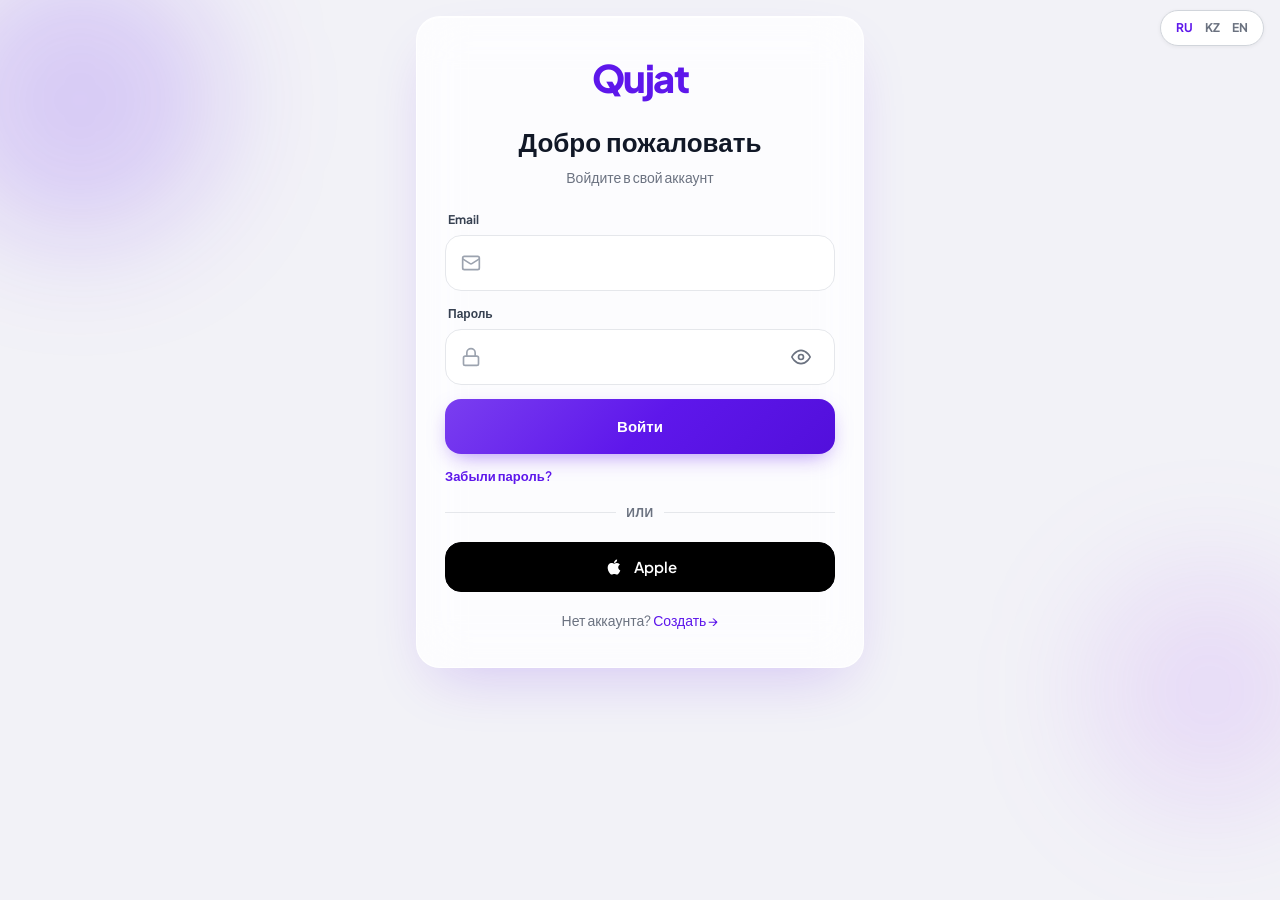
==== auth/index.html @ ed6aee3a "Добавить iOS-like landing и отдельную страницу входа/регистрации в стиле ibook. Первый экран с hero " ====
<!DOCTYPE html>
<html lang="ru">
<head>
<meta charset="UTF-8">
<meta name="viewport" content="width=device-width, initial-scale=1, viewport-fit=cover, maximum-scale=1">
<title>Qujat — вход</title>
<link rel="preconnect" href="https://fonts.googleapis.com">
<link rel="preconnect" href="https://fonts.gstatic.com" crossorigin>
<link rel="stylesheet" href="../public-ios.css">
<script src="https://accounts.google.com/gsi/client" async defer></script>
</head>
<body>
<div class="lang-fixed">
  <div style="position:relative">
    <button type="button" class="lang-pill" aria-label="Language"><span class="on">RU</span></button>
    <div class="lang-menu" role="menu"></div>
  </div>
</div>

<div class="ios-shell" id="shell">
  <div class="ios-inner">
    <div class="auth-glass fade-up" id="card">

      <!-- LOGIN -->
      <div id="view-login">
        <div class="auth-logo">Qujat</div>
        <h1 class="auth-h" id="login-h"></h1>
        <p class="auth-sub" id="login-sub"></p>
        <div class="field">
          <label for="l-email" id="lbl-email"></label>
          <div class="inp-wrap">
            <svg class="inp-icon" viewBox="0 0 24 24" fill="none" stroke="currentColor" stroke-width="2"><rect x="2" y="4" width="20" height="16" rx="2"/><path d="m22 7-8.97 5.7a1.94 1.94 0 0 1-2.06 0L2 7"/></svg>
            <input class="inp has-icon" type="email" id="l-email" inputmode="email" autocomplete="email">
          </div>
        </div>
        <div class="field">
          <label for="l-pass" id="lbl-pass"></label>
          <div class="inp-wrap">
            <svg class="inp-icon" viewBox="0 0 24 24" fill="none" stroke="currentColor" stroke-width="2"><rect x="3" y="11" width="18" height="11" rx="2"/><path d="M7 11V7a5 5 0 0 1 10 0v4"/></svg>
            <input class="inp has-icon" type="password" id="l-pass" autocomplete="current-password" style="padding-right:52px">
            <button type="button" class="inp-toggle" data-target="l-pass" aria-label="Show password">
              <svg width="20" height="20" viewBox="0 0 24 24" fill="none" stroke="currentColor" stroke-width="2"><path d="M1 12s4-8 11-8 11 8 11 8-4 8-11 8-11-8-11-8z"/><circle cx="12" cy="12" r="3"/></svg>
            </button>
          </div>
        </div>
        <button type="button" class="btn-primary" id="btn-login"></button>
        <button type="button" class="link-muted link-center" id="btn-forgot"></button>
        <div class="divider-or"><span id="or-login"></span></div>
        <div id="g-wrap-login"></div>
        <button type="button" class="oauth-btn oauth-apple" id="btn-apple-login">
          <svg viewBox="0 0 24 24" fill="currentColor"><path d="M17.05 20.28c-.98.95-2.05.8-3.08.35-1.09-.46-2.09-.48-3.24 0-1.44.62-2.2.44-3.06-.35C2.79 15.25 3.51 7.59 9.05 7.31c1.35.07 2.29.74 3.08.8 1.18-.24 2.31-.93 3.57-.84 1.51.12 2.65.72 3.4 1.8-3.12 1.87-2.38 5.98.48 7.13-.57 1.5-1.31 2.99-2.54 4.09zM12.03 7.25c-.15-2.23 1.66-4.07 3.74-4.25.29 2.58-2.34 4.5-3.74 4.25z"/></svg>
          Apple
        </button>
        <p class="auth-foot"><span id="no-acc"></span> <button type="button" class="link-inline" id="go-register"></button></p>
      </div>

      <!-- RESET -->
      <div id="view-reset" class="hidden">
        <div class="auth-logo">Qujat</div>
        <h1 class="auth-h" id="reset-h"></h1>
        <p class="auth-sub" id="reset-sub"></p>
        <div class="field">
          <label for="r-pass" id="lbl-rpass"></label>
          <input class="inp" type="password" id="r-pass" autocomplete="new-password">
        </div>
        <button type="button" class="btn-primary" id="btn-reset"></button>
      </div>

      <!-- REGISTER STEP 1 -->
      <div id="view-reg" class="hidden">
        <div class="auth-logo">Qujat</div>
        <h1 class="auth-h" id="reg-h"></h1>
        <p class="auth-sub" id="reg-sub"></p>
        <div class="field">
          <label for="r-email" id="lbl-remail"></label>
          <input class="inp" type="email" id="r-email" inputmode="email" autocomplete="email">
        </div>
        <label class="chk">
          <input type="checkbox" id="r-consent">
          <span id="consent-text"></span>
        </label>
        <button type="button" class="btn-primary" id="btn-reg-continue"></button>
        <div class="divider-or"><span id="or-reg"></span></div>
        <div id="g-wrap-reg"></div>
        <button type="button" class="oauth-btn oauth-apple" id="btn-apple-reg">
          <svg viewBox="0 0 24 24" fill="currentColor"><path d="M17.05 20.28c-.98.95-2.05.8-3.08.35-1.09-.46-2.09-.48-3.24 0-1.44.62-2.2.44-3.06-.35C2.79 15.25 3.51 7.59 9.05 7.31c1.35.07 2.29.74 3.08.8 1.18-.24 2.31-.93 3.57-.84 1.51.12 2.65.72 3.4 1.8-3.12 1.87-2.38 5.98.48 7.13-.57 1.5-1.31 2.99-2.54 4.09zM12.03 7.25c-.15-2.23 1.66-4.07 3.74-4.25.29 2.58-2.34 4.5-3.74 4.25z"/></svg>
          Apple
        </button>
        <p class="auth-foot"><span id="has-acc"></span> <button type="button" class="link-inline" id="go-login"></button></p>
      </div>

      <!-- REGISTER STEP 2 -->
      <div id="view-code" class="hidden">
        <div class="auth-logo">Qujat</div>
        <h1 class="auth-h" id="code-h"></h1>
        <p class="auth-sub" id="code-sub"></p>
        <p class="email-badge" id="code-email"></p>
        <div class="field">
          <input class="inp inp-code" type="text" id="r-code" inputmode="numeric" maxlength="6" pattern="[0-9]*" autocomplete="one-time-code">
        </div>
        <button type="button" class="btn-primary" id="btn-code"></button>
        <button type="button" class="link-muted link-center" id="btn-resend"></button>
      </div>

      <!-- REGISTER STEP 3 -->
      <div id="view-profile" class="hidden">
        <div class="auth-logo">Qujat</div>
        <h1 class="auth-h" id="prof-h"></h1>
        <p class="email-badge" id="prof-email"></p>
        <div class="row2">
          <div class="field">
            <label for="r-fname" id="lbl-fname"></label>
            <input class="inp" type="text" id="r-fname" autocomplete="given-name">
          </div>
          <div class="field">
            <label for="r-lname" id="lbl-lname"></label>
            <input class="inp" type="text" id="r-lname" autocomplete="family-name">
          </div>
        </div>
        <div class="field">
          <label for="r-pass2" id="lbl-pass2"></label>
          <div class="inp-wrap">
            <input class="inp" type="password" id="r-pass2" autocomplete="new-password" style="padding-right:52px">
            <button type="button" class="inp-toggle" data-target="r-pass2" aria-label="Show password">
              <svg width="20" height="20" viewBox="0 0 24 24" fill="none" stroke="currentColor" stroke-width="2"><path d="M1 12s4-8 11-8 11 8 11 8-4 8-11 8-11-8-11-8z"/><circle cx="12" cy="12" r="3"/></svg>
            </button>
          </div>
        </div>
        <button type="button" class="btn-primary" id="btn-register"></button>
      </div>

    </div>
  </div>
</div>

<script src="../public-core.js"></script>
<script>
(function () {
  const Q = window.QujatPublic;
  const $ = (id) => document.getElementById(id);
  const NATIVE_IOS = !!(window.Capacitor && window.Capacitor.getPlatform && window.Capacitor.getPlatform() === 'ios');
  let regEmail = '';
  let resetTok = new URLSearchParams(location.search).get('reset') || '';
  let GCID = null;
  let gReady = false;

  const views = {
    login: $('view-login'), reset: $('view-reset'), reg: $('view-reg'),
    code: $('view-code'), profile: $('view-profile'),
  };

  function showView(name) {
    Object.keys(views).forEach((k) => views[k].classList.toggle('hidden', k !== name));
  }

  function render() {
    const s = Q.S();
    $('login-h').textContent = s.welcome;
    $('login-sub').textContent = s.welcomeSub;
    $('lbl-email').textContent = $('lbl-remail').textContent = s.email;
    $('lbl-pass').textContent = $('lbl-pass2').textContent = $('lbl-rpass').textContent = s.password;
    $('btn-login').textContent = s.signIn;
    $('btn-forgot').textContent = s.forgot;
    $('or-login').textContent = $('or-reg').textContent = s.or;
    $('no-acc').textContent = s.noAccount;
    $('go-register').textContent = s.create;
    $('reg-h').textContent = s.createAcc;
    $('reg-sub').textContent = s.createAccSub;
    $('btn-reg-continue').textContent = $('btn-code').textContent = s.continue;
    $('has-acc').textContent = s.hasAccount;
    $('go-login').textContent = s.loginLink;
    $('consent-text').innerHTML = `${s.consent} <a href="https://qujat.digital/offer.html" target="_blank" rel="noopener">${s.terms}</a> ${s.and} <a href="https://qujat.digital/privacy.html" target="_blank" rel="noopener">${s.privacy}</a>`;
    $('code-h').textContent = s.verifyTitle;
    $('code-sub').textContent = s.verifySub;
    $('btn-resend').textContent = s.resend;
    $('prof-h').textContent = s.finishTitle;
    $('lbl-fname').textContent = s.firstName;
    $('lbl-lname').textContent = s.lastName;
    $('btn-register').textContent = s.register;
    $('reset-h').textContent = s.resetTitle;
    $('reset-sub').textContent = s.resetSub;
    $('btn-reset').textContent = s.resetBtn;
  }

  window.onLangChange = () => { render(); initGoogle(); };

  document.querySelectorAll('.inp-toggle').forEach((btn) => {
    btn.onclick = () => {
      const inp = $(btn.dataset.target);
      inp.type = inp.type === 'password' ? 'text' : 'password';
    };
  });

  function goRegister() { history.replaceState(null, '', '?mode=register'); showView('reg'); }
  function goLogin() { history.replaceState(null, '', location.pathname); showView('login'); }

  $('go-register').onclick = goRegister;
  $('go-login').onclick = goLogin;

  async function afterAuth(token) {
    if (token) Q.setToken(token);
    location.replace('/app.html');
  }

  $('btn-login').onclick = async () => {
    const s = Q.S();
    const email = $('l-email').value.trim().toLowerCase();
    const pass = $('l-pass').value;
    if (!Q.reEmail.test(email)) return alert(s.e_email);
    if (!pass) return alert(s.e_pass);
    $('btn-login').disabled = true;
    try {
      const r = await Q.afetch(Q.API + '/auth/login', {
        method: 'POST', headers: { 'Content-Type': 'application/json' },
        body: JSON.stringify({ email, password: pass }),
      });
      if (r.status === 401) return alert(s.e_creds);
      if (!r.ok) return alert(s.errnet);
      const d = await r.json();
      await afterAuth(d.token);
    } catch (e) { alert(s.errnet); }
    finally { $('btn-login').disabled = false; }
  };

  $('btn-forgot').onclick = async () => {
    const s = Q.S();
    const email = prompt(s.forgotAsk, $('l-email').value || '') || '';
    if (!email || !Q.reEmail.test(email.trim().toLowerCase())) return;
    try {
      await Q.afetch(Q.API + '/auth/forgot', {
        method: 'POST', headers: { 'Content-Type': 'application/json' },
        body: JSON.stringify({ email: email.trim().toLowerCase() }),
      });
    } catch (e) {}
    alert(s.forgotSent);
  };

  $('btn-reg-continue').onclick = async () => {
    const s = Q.S();
    regEmail = $('r-email').value.trim().toLowerCase();
    if (!Q.reEmail.test(regEmail)) return alert(s.e_email);
    if (!$('r-consent').checked) return alert(s.e_consent);
    $('btn-reg-continue').disabled = true;
    try {
      const r = await Q.afetch(Q.API + '/auth/send-verification', {
        method: 'POST', headers: { 'Content-Type': 'application/json' },
        body: JSON.stringify({ email: regEmail }),
      });
      if (r.status === 409) return alert(s.e_taken);
      if (!r.ok) return alert(s.errnet);
      $('code-email').textContent = s.verifySub + ' ' + regEmail;
      $('r-code').value = '';
      showView('code');
    } catch (e) { alert(s.errnet); }
    finally { $('btn-reg-continue').disabled = false; }
  };

  $('btn-resend').onclick = () => $('btn-reg-continue').click();

  $('btn-code').onclick = async () => {
    const s = Q.S();
    const code = $('r-code').value.replace(/\D/g, '');
    if (code.length !== 6) return alert(s.e_code);
    $('btn-code').disabled = true;
    try {
      const r = await Q.afetch(Q.API + '/auth/verify-email-code', {
        method: 'POST', headers: { 'Content-Type': 'application/json' },
        body: JSON.stringify({ email: regEmail, code }),
      });
      if (!r.ok) return alert(s.e_code);
      $('prof-email').textContent = s.loginLabel + ': ' + regEmail;
      showView('profile');
    } catch (e) { alert(s.errnet); }
    finally { $('btn-code').disabled = false; }
  };

  $('btn-register').onclick = async () => {
    const s = Q.S();
    const fn = $('r-fname').value.trim();
    const ln = $('r-lname').value.trim();
    const pass = $('r-pass2').value;
    const name = (fn + ' ' + ln).trim();
    if (fn.length < 1 || ln.length < 1) return alert(s.e_name);
    if (pass.length < 6) return alert(s.e_pass);
    $('btn-register').disabled = true;
    try {
      const r = await Q.afetch(Q.API + '/auth/register-email', {
        method: 'POST', headers: { 'Content-Type': 'application/json' },
        body: JSON.stringify({ email: regEmail, password: pass, name }),
      });
      if (r.status === 409) return alert(s.e_taken);
      if (r.status === 403) return alert(s.e_code);
      if (!r.ok) return alert(s.errnet);
      const d = await r.json();
      await afterAuth(d.token);
    } catch (e) { alert(s.errnet); }
    finally { $('btn-register').disabled = false; }
  };

  $('btn-reset').onclick = async () => {
    const s = Q.S();
    const pass = $('r-pass').value;
    if (pass.length < 6) return alert(s.e_pass);
    $('btn-reset').disabled = true;
    try {
      const r = await Q.afetch(Q.API + '/auth/reset', {
        method: 'POST', headers: { 'Content-Type': 'application/json' },
        body: JSON.stringify({ token: resetTok, new_password: pass }),
      });
      if (!r.ok) return alert(s.resetBad);
      alert(s.resetOk);
      resetTok = '';
      history.replaceState(null, '', location.pathname);
      showView('login');
    } catch (e) { alert(s.errnet); }
    finally { $('btn-reset').disabled = false; }
  };

  document.querySelectorAll('.oauth-apple').forEach((b) => {
    b.onclick = () => alert(Q.S().appleSoon);
  });

  async function onGoogle(resp) {
    try {
      const r = await Q.afetch(Q.API + '/auth/google', {
        method: 'POST', headers: { 'Content-Type': 'application/json' },
        body: JSON.stringify({ credential: resp.credential }),
      });
      if (!r.ok) return alert(Q.S().errnet);
      const d = await r.json();
      await afterAuth(d.token);
    } catch (e) { alert(Q.S().errnet); }
  }

  async function initGoogle() {
    if (NATIVE_IOS) {
      $('g-wrap-login').innerHTML = '';
      $('g-wrap-reg').innerHTML = '';
      return;
    }
    if (GCID === null) {
      try {
        const r = await Q.afetch(Q.API + '/auth/config');
        GCID = (await r.json()).googleClientId || '';
      } catch (e) { GCID = ''; }
    }
    if (!GCID) return;
    function render(into) {
      if (!window.google || !google.accounts || !google.accounts.id) return false;
      if (!gReady) {
        google.accounts.id.initialize({ client_id: GCID, callback: onGoogle });
        gReady = true;
      }
      into.innerHTML = '';
      const d = document.createElement('div');
      d.style.display = 'flex'; d.style.justifyContent = 'center';
      into.appendChild(d);
      google.accounts.id.renderButton(d, {
        theme: 'outline', size: 'large', shape: 'pill', text: 'continue_with', width: 340,
        locale: Q.lang() === 'kz' ? 'kk' : Q.lang(),
      });
      return true;
    }
    if (!render($('g-wrap-login'))) {
      let n = 0;
      const t = setInterval(() => {
        if (render($('g-wrap-login')) && render($('g-wrap-reg'))) clearInterval(t);
        if (++n > 30) clearInterval(t);
      }, 150);
    } else render($('g-wrap-reg'));
  }

  Q.mountLangPill(document.body);
  render();

  (async function boot() {
    const u = await Q.loadMe();
    if (u) return location.replace('/app.html');
    if (resetTok) showView('reset');
    else if (new URLSearchParams(location.search).get('mode') === 'register') showView('reg');
    else showView('login');
    initGoogle();
  })();
})();
</script>
</body>
</html>
---- public-ios.css ----
@import url('https://fonts.googleapis.com/css2?family=Plus+Jakarta+Sans:wght@400;500;600;700;800&display=swap');

:root{
  --brand:#5e17eb;
  --brand-dark:#5314d4;
  --brand-deep:#4c12bf;
  --hero-grad:linear-gradient(150deg,#4f46e5 0%,#5e17eb 38%,#7c3aed 72%,#a855f7 100%);
  --bg-ios:#f2f2f7;
  --card:#fff;
  --text:#111827;
  --text-2:#374151;
  --muted:#6b7280;
  --line:#e5e7eb;
  --line-2:#d1d5db;
  --ease:cubic-bezier(.22,1,.36,1);
}

*,*::before,*::after{box-sizing:border-box;margin:0;padding:0}
html{-webkit-text-size-adjust:100%}
body{
  font-family:'Plus Jakarta Sans',-apple-system,BlinkMacSystemFont,sans-serif;
  background:var(--bg-ios);
  color:var(--text);
  line-height:1.5;
  -webkit-font-smoothing:antialiased;
  min-height:100dvh;
}

.ios-shell{
  position:relative;
  min-height:100dvh;
  padding:calc(env(safe-area-inset-top) + 16px) 16px calc(env(safe-area-inset-bottom) + 24px);
  overflow-x:hidden;
}
.ios-shell::before,.ios-shell::after{
  content:"";position:fixed;border-radius:50%;filter:blur(60px);pointer-events:none;z-index:0;
}
.ios-shell::before{width:280px;height:280px;top:-40px;left:-60px;background:rgba(94,23,235,.18)}
.ios-shell::after{width:240px;height:240px;bottom:10%;right:-50px;background:rgba(168,85,247,.14)}

.ios-inner{position:relative;z-index:1;max-width:448px;margin:0 auto;width:100%}

.fade-up{animation:fadeUp .55s var(--ease) both}
.fade-up-d1{animation-delay:.06s}
.fade-up-d2{animation-delay:.12s}
.fade-up-d3{animation-delay:.18s}
@keyframes fadeUp{from{opacity:0;transform:translateY(14px)}to{opacity:1;transform:none}}

/* Language pill */
.lang-fixed{
  position:fixed;top:calc(env(safe-area-inset-top) + 10px);right:16px;z-index:50;
}
.lang-pill{
  display:inline-flex;align-items:center;gap:2px;min-width:44px;height:36px;padding:0 10px;
  border-radius:999px;background:#fff;border:1px solid var(--line-2);
  box-shadow:0 1px 4px rgba(0,0,0,.06);cursor:pointer;font:inherit;
}
.lang-pill span{
  font-size:12px;font-weight:700;color:var(--muted);padding:0 5px;line-height:1;
  min-width:24px;text-align:center;
}
.lang-pill span.on{color:var(--brand)}
.lang-menu{
  position:absolute;top:calc(100% + 6px);right:0;min-width:168px;
  background:#fff;border:1px solid var(--line);border-radius:14px;
  box-shadow:0 8px 28px rgba(0,0,0,.12);padding:6px;display:none;
}
.lang-menu.open{display:block}
.lang-opt{
  display:flex;align-items:center;justify-content:space-between;width:100%;
  min-height:44px;padding:0 14px;border:none;background:transparent;
  font:inherit;font-size:14px;font-weight:600;color:var(--text);border-radius:10px;cursor:pointer;
}
.lang-opt:hover,.lang-opt:focus{background:#f3f4f6}
.lang-opt.on{color:var(--brand)}
.lang-opt .tick{color:var(--brand);font-size:14px}

/* Hero */
.hero-card{
  background:var(--hero-grad);border-radius:24px;padding:28px 24px;margin-bottom:20px;
  box-shadow:0 10px 32px rgba(94,23,235,.28);
}
.hero-logo{font-size:42px;font-weight:900;color:#fff;letter-spacing:-.05em;line-height:1;margin-bottom:14px}
.hero-title{
  font-size:clamp(20px,5.5vw,24px);font-weight:800;color:#fff;line-height:1.2;margin-bottom:8px;
}
.hero-sub{font-size:clamp(12px,3.4vw,14px);color:rgba(255,255,255,.88);font-weight:500}

/* Action cards */
.action-card{
  display:flex;align-items:center;gap:12px;width:100%;min-height:44px;
  padding:15px 16px;border-radius:16px;border:1px solid rgba(0,0,0,.04);
  background:#fff;text-align:left;cursor:pointer;font:inherit;
  box-shadow:0 2px 12px rgba(94,23,235,.07);
  transition:transform .18s var(--ease),box-shadow .18s var(--ease);
}
.action-card:active{transform:scale(.985)}
.action-card.primary{background:linear-gradient(180deg,#faf8ff 0%,#fff 100%);border-color:rgba(94,23,235,.12)}
.action-card .ac-body{flex:1;min-width:0}
.action-card .ac-title{font-size:17px;font-weight:600;color:var(--brand);line-height:1.25}
.action-card .ac-sub{font-size:13px;font-weight:500;color:var(--muted);margin-top:2px}
.action-card .ac-title.dark{color:var(--text)}
.action-card .chev{font-size:22px;color:#c4c4c4;font-weight:400;line-height:1;flex:0 0 auto}
.card-stack{display:flex;flex-direction:column;gap:10px;margin-bottom:24px}

.ios-footer{text-align:center;font-size:11px;color:#9ca3af;padding-top:8px}

/* Auth glass */
.auth-glass{
  background:rgba(255,255,255,.78);
  -webkit-backdrop-filter:blur(24px) saturate(180%);
  backdrop-filter:blur(24px) saturate(180%);
  border:1px solid rgba(255,255,255,.85);
  border-radius:24px;padding:28px 24px 32px;
  box-shadow:0 1px 0 rgba(255,255,255,.8) inset,0 24px 60px -20px rgba(94,23,235,.22);
}
@media(min-width:390px){.auth-glass{padding:32px 28px 36px}}
.auth-logo{text-align:center;font-size:38px;font-weight:900;color:var(--brand);letter-spacing:-.04em;margin-bottom:16px}
.auth-h{font-size:26px;font-weight:700;color:#111827;text-align:center;margin-bottom:6px}
.auth-sub{font-size:14px;color:var(--muted);text-align:center;margin-bottom:24px;line-height:1.45}

.field{margin-bottom:14px}
.field label{display:block;font-size:12px;font-weight:700;color:var(--text-2);margin:0 0 6px 3px}
.inp-wrap{position:relative}
.inp-wrap .inp-icon{
  position:absolute;left:16px;top:50%;transform:translateY(-50%);
  width:20px;height:20px;color:#9ca3af;pointer-events:none;
}
.inp{
  width:100%;height:56px;border-radius:16px;border:1px solid var(--line);
  background:#fff;padding:0 16px;font:inherit;font-size:15px;color:var(--text);
  transition:border-color .18s,box-shadow .18s;
}
.inp.has-icon{padding-left:48px}
.inp:focus{outline:none;border-color:var(--brand);box-shadow:0 0 0 4px rgba(94,23,235,.14)}
.inp-code{text-align:center;font-size:28px;font-weight:900;letter-spacing:.35em;font-variant-numeric:tabular-nums}
.inp-toggle{
  position:absolute;right:12px;top:50%;transform:translateY(-50%);
  width:44px;height:44px;border:none;background:transparent;cursor:pointer;color:var(--muted);
  display:grid;place-items:center;border-radius:12px;
}
.row2{display:grid;grid-template-columns:1fr 1fr;gap:10px}

.btn-primary{
  display:flex;align-items:center;justify-content:center;width:100%;min-height:52px;
  padding:16px;border:none;border-radius:16px;font:inherit;font-size:15px;font-weight:700;color:#fff;
  background:linear-gradient(135deg,#7a3ef0 0%,#5e17eb 52%,#520fdb 100%);
  box-shadow:0 8px 22px -8px rgba(94,23,235,.55);cursor:pointer;margin-top:6px;
  transition:transform .18s var(--ease),box-shadow .18s;
}
.btn-primary:disabled{opacity:.55;cursor:not-allowed}
.btn-primary:not(:disabled):active{transform:scale(.985)}

.link-muted{
  display:inline-block;margin-top:14px;font-size:13px;font-weight:600;color:var(--brand);
  text-decoration:none;cursor:pointer;background:none;border:none;font-family:inherit;
}
.link-center{display:block;text-align:center}
.auth-foot{margin-top:18px;text-align:center;font-size:14px;color:var(--muted)}
.auth-foot a,.auth-foot button.link-inline{color:var(--brand);font-weight:700;text-decoration:none;background:none;border:none;font:inherit;cursor:pointer}

.divider-or{
  display:flex;align-items:center;gap:10px;margin:20px 0;color:var(--muted);
  font-size:12px;font-weight:700;text-transform:uppercase;letter-spacing:.05em;
}
.divider-or::before,.divider-or::after{content:"";flex:1;height:1px;background:var(--line)}

.oauth-btn{
  display:flex;align-items:center;justify-content:center;gap:10px;width:100%;min-height:50px;
  margin-bottom:10px;border-radius:16px;border:1px solid var(--line);background:#fff;
  font:inherit;font-size:15px;font-weight:600;color:var(--text);cursor:pointer;
}
.oauth-btn svg{width:20px;height:20px;flex:0 0 auto}
.oauth-google:hover{background:#fafafa}
.oauth-apple{background:#000;color:#fff;border-color:#000}
.oauth-apple:hover{background:#1a1a1a}

.chk{display:flex;align-items:flex-start;gap:10px;font-size:12px;color:var(--muted);line-height:1.45;margin:12px 0 4px}
.chk input{width:18px;height:18px;margin-top:2px;accent-color:var(--brand);flex:0 0 auto}
.chk a{color:var(--brand);font-weight:600}

.step-email{display:block}
.step-code,.step-profile{display:none}
.auth-mode-register .step-login{display:none}

.hidden{display:none!important}
.email-badge{
  text-align:center;font-size:13px;color:var(--muted);margin:-8px 0 16px;
  padding:8px 12px;background:#f3f4f6;border-radius:12px;word-break:break-all;
}

@media(prefers-reduced-motion:reduce){*{animation:none!important;transition:none!important}}
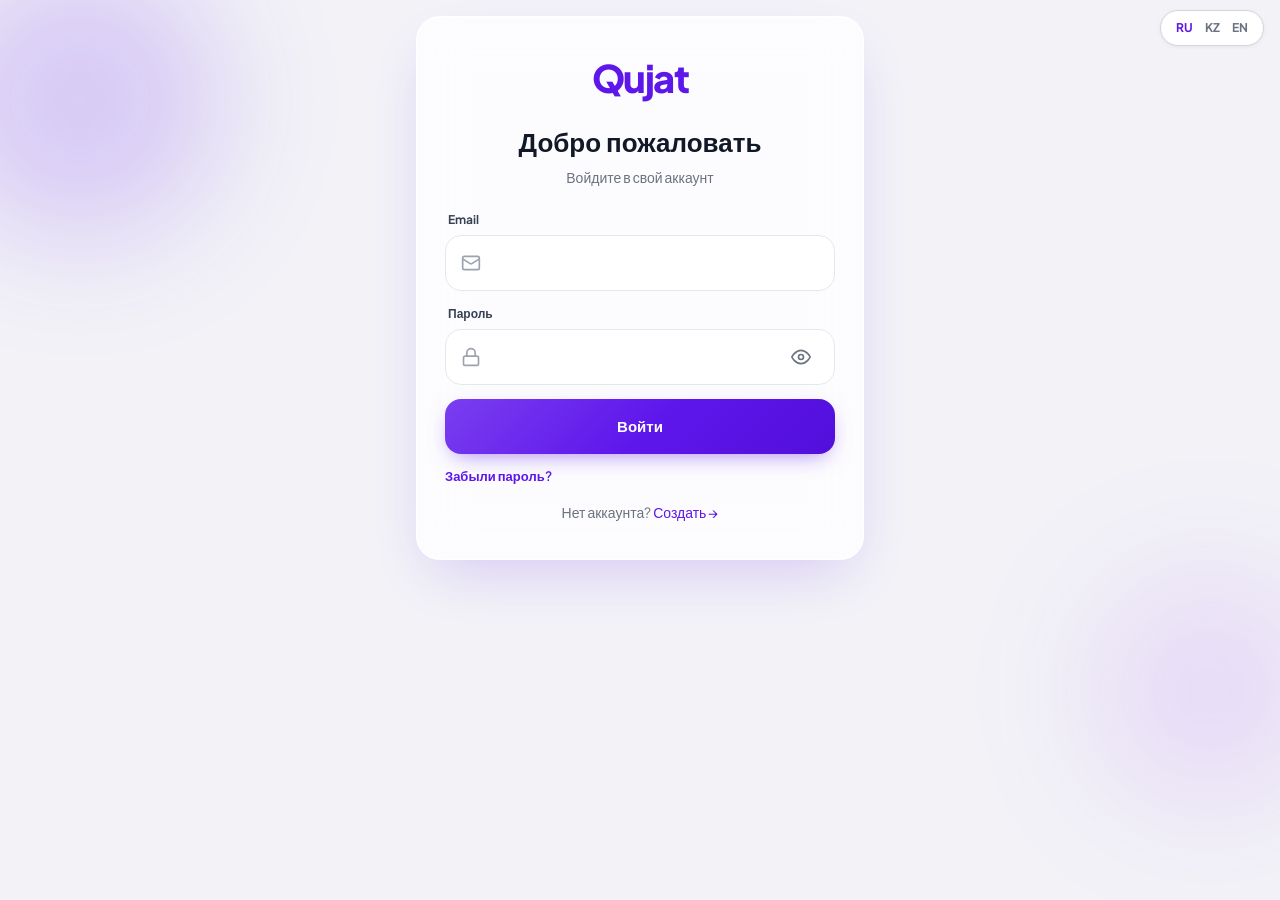
==== commit 2e843660: "Починить вход через Google и Apple на экране /auth/. Кнопки OAuth теперь всегда видны, Apple подключ" ====
--- a/auth/index.html
+++ b/auth/index.html
@@ -8,6 +8,7 @@
 <link rel="preconnect" href="https://fonts.gstatic.com" crossorigin>
 <link rel="stylesheet" href="../public-ios.css">
 <script src="https://accounts.google.com/gsi/client" async defer></script>
+<script src="https://appleid.cdn-apple.com/appleauth/static/jsapi/appleid/1/en_US/appleid.auth.js" async defer></script>
 </head>
 <body>
 <div class="lang-fixed">
@@ -45,12 +46,18 @@
         </div>
         <button type="button" class="btn-primary" id="btn-login"></button>
         <button type="button" class="link-muted link-center" id="btn-forgot"></button>
-        <div class="divider-or"><span id="or-login"></span></div>
-        <div id="g-wrap-login"></div>
-        <button type="button" class="oauth-btn oauth-apple" id="btn-apple-login">
-          <svg viewBox="0 0 24 24" fill="currentColor"><path d="M17.05 20.28c-.98.95-2.05.8-3.08.35-1.09-.46-2.09-.48-3.24 0-1.44.62-2.2.44-3.06-.35C2.79 15.25 3.51 7.59 9.05 7.31c1.35.07 2.29.74 3.08.8 1.18-.24 2.31-.93 3.57-.84 1.51.12 2.65.72 3.4 1.8-3.12 1.87-2.38 5.98.48 7.13-.57 1.5-1.31 2.99-2.54 4.09zM12.03 7.25c-.15-2.23 1.66-4.07 3.74-4.25.29 2.58-2.34 4.5-3.74 4.25z"/></svg>
-          Apple
-        </button>
+        <div class="oauth-block" id="oauth-login">
+          <div class="divider-or"><span id="or-login"></span></div>
+          <div id="g-wrap-login" class="g-oauth-slot"></div>
+          <button type="button" class="oauth-btn oauth-google hidden" id="btn-google-login">
+            <svg viewBox="0 0 48 48" width="20" height="20"><path fill="#FFC107" d="M43.6 20.5H42V20H24v8h11.3C33.7 32.4 29.3 35 24 35c-6.6 0-12-5.4-12-12s5.4-12 12-12c3.1 0 5.9 1.2 8 3.1l5.7-5.7C34.5 5.1 29.5 3 24 3 12.4 3 3 12.4 3 24s9.4 21 21 21 21-9.4 21-21c0-1.2-.1-2.3-.4-3.5z"/><path fill="#FF3D00" d="M6.3 14.7l6.6 4.8C14.7 15.1 19 12 24 12c3.1 0 5.9 1.2 8 3.1l5.7-5.7C34.5 5.1 29.5 3 24 3 16 3 9.1 7.6 6.3 14.7z"/><path fill="#4CAF50" d="M24 45c5.2 0 9.9-2 13.5-5.2l-6.2-5.3C29.2 35.9 26.7 37 24 37c-5.3 0-9.7-2.6-11.3-7l-6.5 5C9.1 42 16 45 24 45z"/><path fill="#1976D2" d="M43.6 20.5H42V20H24v8h11.3c-.8 2.2-2.2 4.1-4 5.5l6.2 5.3C40.9 36.4 45 31 45 24c0-1.2-.1-2.3-.4-3.5z"/></svg>
+            <span id="lbl-google-login"></span>
+          </button>
+          <button type="button" class="oauth-btn oauth-apple hidden" id="btn-apple-login">
+            <svg viewBox="0 0 24 24" fill="currentColor"><path d="M17.05 20.28c-.98.95-2.05.8-3.08.35-1.09-.46-2.09-.48-3.24 0-1.44.62-2.2.44-3.06-.35C2.79 15.25 3.51 7.59 9.05 7.31c1.35.07 2.29.74 3.08.8 1.18-.24 2.31-.93 3.57-.84 1.51.12 2.65.72 3.4 1.8-3.12 1.87-2.38 5.98.48 7.13-.57 1.5-1.31 2.99-2.54 4.09zM12.03 7.25c-.15-2.23 1.66-4.07 3.74-4.25.29 2.58-2.34 4.5-3.74 4.25z"/></svg>
+            <span id="lbl-apple-login"></span>
+          </button>
+        </div>
         <p class="auth-foot"><span id="no-acc"></span> <button type="button" class="link-inline" id="go-register"></button></p>
       </div>
 
@@ -80,12 +87,18 @@
           <span id="consent-text"></span>
         </label>
         <button type="button" class="btn-primary" id="btn-reg-continue"></button>
-        <div class="divider-or"><span id="or-reg"></span></div>
-        <div id="g-wrap-reg"></div>
-        <button type="button" class="oauth-btn oauth-apple" id="btn-apple-reg">
-          <svg viewBox="0 0 24 24" fill="currentColor"><path d="M17.05 20.28c-.98.95-2.05.8-3.08.35-1.09-.46-2.09-.48-3.24 0-1.44.62-2.2.44-3.06-.35C2.79 15.25 3.51 7.59 9.05 7.31c1.35.07 2.29.74 3.08.8 1.18-.24 2.31-.93 3.57-.84 1.51.12 2.65.72 3.4 1.8-3.12 1.87-2.38 5.98.48 7.13-.57 1.5-1.31 2.99-2.54 4.09zM12.03 7.25c-.15-2.23 1.66-4.07 3.74-4.25.29 2.58-2.34 4.5-3.74 4.25z"/></svg>
-          Apple
-        </button>
+        <div class="oauth-block" id="oauth-reg">
+          <div class="divider-or"><span id="or-reg"></span></div>
+          <div id="g-wrap-reg" class="g-oauth-slot"></div>
+          <button type="button" class="oauth-btn oauth-google hidden" id="btn-google-reg">
+            <svg viewBox="0 0 48 48" width="20" height="20"><path fill="#FFC107" d="M43.6 20.5H42V20H24v8h11.3C33.7 32.4 29.3 35 24 35c-6.6 0-12-5.4-12-12s5.4-12 12-12c3.1 0 5.9 1.2 8 3.1l5.7-5.7C34.5 5.1 29.5 3 24 3 12.4 3 3 12.4 3 24s9.4 21 21 21 21-9.4 21-21c0-1.2-.1-2.3-.4-3.5z"/><path fill="#FF3D00" d="M6.3 14.7l6.6 4.8C14.7 15.1 19 12 24 12c3.1 0 5.9 1.2 8 3.1l5.7-5.7C34.5 5.1 29.5 3 24 3 16 3 9.1 7.6 6.3 14.7z"/><path fill="#4CAF50" d="M24 45c5.2 0 9.9-2 13.5-5.2l-6.2-5.3C29.2 35.9 26.7 37 24 37c-5.3 0-9.7-2.6-11.3-7l-6.5 5C9.1 42 16 45 24 45z"/><path fill="#1976D2" d="M43.6 20.5H42V20H24v8h11.3c-.8 2.2-2.2 4.1-4 5.5l6.2 5.3C40.9 36.4 45 31 45 24c0-1.2-.1-2.3-.4-3.5z"/></svg>
+            <span id="lbl-google-reg"></span>
+          </button>
+          <button type="button" class="oauth-btn oauth-apple hidden" id="btn-apple-reg">
+            <svg viewBox="0 0 24 24" fill="currentColor"><path d="M17.05 20.28c-.98.95-2.05.8-3.08.35-1.09-.46-2.09-.48-3.24 0-1.44.62-2.2.44-3.06-.35C2.79 15.25 3.51 7.59 9.05 7.31c1.35.07 2.29.74 3.08.8 1.18-.24 2.31-.93 3.57-.84 1.51.12 2.65.72 3.4 1.8-3.12 1.87-2.38 5.98.48 7.13-.57 1.5-1.31 2.99-2.54 4.09zM12.03 7.25c-.15-2.23 1.66-4.07 3.74-4.25.29 2.58-2.34 4.5-3.74 4.25z"/></svg>
+            <span id="lbl-apple-reg"></span>
+          </button>
+        </div>
         <p class="auth-foot"><span id="has-acc"></span> <button type="button" class="link-inline" id="go-login"></button></p>
       </div>
 
@@ -142,7 +155,9 @@
   let regEmail = '';
   let resetTok = new URLSearchParams(location.search).get('reset') || '';
   let GCID = null;
+  let ACID = null;
   let gReady = false;
+  let appleReady = false;
 
   const views = {
     login: $('view-login'), reset: $('view-reset'), reg: $('view-reg'),
@@ -180,9 +195,11 @@
     $('reset-h').textContent = s.resetTitle;
     $('reset-sub').textContent = s.resetSub;
     $('btn-reset').textContent = s.resetBtn;
-  }
-
-  window.onLangChange = () => { render(); initGoogle(); };
+    $('lbl-google-login').textContent = $('lbl-google-reg').textContent = s.oauthGoogle;
+    $('lbl-apple-login').textContent = $('lbl-apple-reg').textContent = s.oauthApple;
+  }
+
+  window.onLangChange = () => { render(); initOAuth(); };
 
   document.querySelectorAll('.inp-toggle').forEach((btn) => {
     btn.onclick = () => {
@@ -317,57 +334,178 @@
   };
 
   document.querySelectorAll('.oauth-apple').forEach((b) => {
-    b.onclick = () => alert(Q.S().appleSoon);
+    b.onclick = () => doAppleSignIn();
   });
+  $('btn-google-login').onclick = () => triggerGoogle();
+  $('btn-google-reg').onclick = () => triggerGoogle();
+
+  async function loadAuthConfig() {
+    if (GCID !== null && ACID !== null) return;
+    try {
+      const r = await Q.afetch(Q.API + '/auth/config');
+      const d = await r.json();
+      GCID = d.googleClientId || '';
+      ACID = d.appleClientId || '';
+    } catch (e) {
+      GCID = GCID ?? '';
+      ACID = ACID ?? '';
+    }
+  }
+
+  function oauthBtnWidth() {
+    const card = $('card');
+    return Math.min(340, Math.max(260, (card ? card.clientWidth : 340) - 56));
+  }
+
+  function setOauthBlockVisible(block, showGoogle, showApple) {
+    if (!block) return;
+    block.classList.toggle('hidden', !showGoogle && !showApple);
+    const divider = block.querySelector('.divider-or');
+    if (divider) divider.classList.toggle('hidden', !showGoogle && !showApple);
+  }
 
   async function onGoogle(resp) {
+    const s = Q.S();
     try {
       const r = await Q.afetch(Q.API + '/auth/google', {
         method: 'POST', headers: { 'Content-Type': 'application/json' },
         body: JSON.stringify({ credential: resp.credential }),
       });
-      if (!r.ok) return alert(Q.S().errnet);
+      if (r.status === 400) {
+        const e = await r.json().catch(() => ({}));
+        if (e.error === 'google_not_configured') return alert(s.errGoogle);
+      }
+      if (!r.ok) return alert(s.errGoogle);
       const d = await r.json();
       await afterAuth(d.token);
-    } catch (e) { alert(Q.S().errnet); }
-  }
-
-  async function initGoogle() {
-    if (NATIVE_IOS) {
+    } catch (e) { alert(s.errGoogle); }
+  }
+
+  function renderGoogleSlot(into, fallbackBtn) {
+    if (!GCID || NATIVE_IOS) {
+      into.innerHTML = '';
+      fallbackBtn.classList.add('hidden');
+      return false;
+    }
+    if (!window.google || !google.accounts || !google.accounts.id) return false;
+    if (!gReady) {
+      google.accounts.id.initialize({ client_id: GCID, callback: onGoogle, auto_select: false });
+      gReady = true;
+    }
+    into.innerHTML = '';
+    const d = document.createElement('div');
+    d.style.display = 'flex'; d.style.justifyContent = 'center'; d.style.width = '100%';
+    into.appendChild(d);
+    google.accounts.id.renderButton(d, {
+      theme: 'outline', size: 'large', shape: 'pill', text: 'continue_with',
+      width: oauthBtnWidth(), locale: Q.lang() === 'kz' ? 'kk' : Q.lang(),
+    });
+    fallbackBtn.classList.add('hidden');
+    return true;
+  }
+
+  function triggerGoogle() {
+    const s = Q.S();
+    if (!GCID || NATIVE_IOS) return alert(s.errGoogle);
+    if (!gReady || !window.google || !google.accounts || !google.accounts.id) {
+      return alert(s.errGoogle);
+    }
+    google.accounts.id.prompt((notification) => {
+      if (notification.isNotDisplayed()) {
+        const reason = notification.getNotDisplayedReason?.() || '';
+        if (reason === 'unregistered_origin') return alert(s.googleOrigin);
+        return alert(s.errGoogle);
+      }
+      if (notification.isSkippedMoment()) {
+        const reason = notification.getSkippedReason?.() || '';
+        if (reason === 'unregistered_origin') return alert(s.googleOrigin);
+      }
+    });
+  }
+
+  function initAppleAuth() {
+    if (!ACID || !window.AppleID || !AppleID.auth) return false;
+    if (!appleReady) {
+      AppleID.auth.init({
+        clientId: ACID,
+        scope: 'name email',
+        redirectURI: window.location.origin + '/auth/',
+        state: 'qujat-auth',
+        usePopup: true,
+      });
+      appleReady = true;
+    }
+    return true;
+  }
+
+  async function doAppleSignIn() {
+    const s = Q.S();
+    if (!ACID) return alert(s.appleSoon);
+    if (!initAppleAuth()) {
+      let n = 0;
+      await new Promise((resolve) => {
+        const t = setInterval(() => {
+          if (initAppleAuth() || ++n > 40) { clearInterval(t); resolve(); }
+        }, 150);
+      });
+    }
+    if (!appleReady) return alert(s.appleSoon);
+    try {
+      const res = await AppleID.auth.signIn();
+      const id_token = res.authorization.id_token;
+      let name = '';
+      if (res.user && res.user.name) {
+        name = ((res.user.name.firstName || '') + ' ' + (res.user.name.lastName || '')).trim();
+      }
+      const r = await Q.afetch(Q.API + '/auth/apple', {
+        method: 'POST', headers: { 'Content-Type': 'application/json' },
+        body: JSON.stringify({ id_token, name }),
+      });
+      if (r.status === 400) {
+        const e = await r.json().catch(() => ({}));
+        if (e.error === 'apple_not_configured') return alert(s.appleSoon);
+      }
+      if (!r.ok) return alert(s.errnet);
+      const d = await r.json();
+      await afterAuth(d.token);
+    } catch (e) {
+      if (e && (e.error === 'popup_closed_by_user' || e.error === 'user_cancelled_authorize')) return;
+      alert(s.errnet);
+    }
+  }
+
+  async function initOAuth() {
+    await loadAuthConfig();
+    const showGoogle = !NATIVE_IOS && !!GCID;
+    const showApple = !!ACID;
+    setOauthBlockVisible($('oauth-login'), showGoogle, showApple);
+    setOauthBlockVisible($('oauth-reg'), showGoogle, showApple);
+    $('btn-apple-login').classList.toggle('hidden', !showApple);
+    $('btn-apple-reg').classList.toggle('hidden', !showApple);
+    $('btn-google-login').classList.toggle('hidden', !showGoogle);
+    $('btn-google-reg').classList.toggle('hidden', !showGoogle);
+
+    if (showGoogle) {
+      function tryGoogle() {
+        const ok1 = renderGoogleSlot($('g-wrap-login'), $('btn-google-login'));
+        const ok2 = renderGoogleSlot($('g-wrap-reg'), $('btn-google-reg'));
+        if (!ok1 || !ok2) {
+          $('btn-google-login').classList.remove('hidden');
+          $('btn-google-reg').classList.remove('hidden');
+        }
+        return ok1 && ok2;
+      }
+      if (!tryGoogle()) {
+        let n = 0;
+        const t = setInterval(() => {
+          if (tryGoogle() || ++n > 40) clearInterval(t);
+        }, 150);
+      }
+    } else {
       $('g-wrap-login').innerHTML = '';
       $('g-wrap-reg').innerHTML = '';
-      return;
-    }
-    if (GCID === null) {
-      try {
-        const r = await Q.afetch(Q.API + '/auth/config');
-        GCID = (await r.json()).googleClientId || '';
-      } catch (e) { GCID = ''; }
-    }
-    if (!GCID) return;
-    function render(into) {
-      if (!window.google || !google.accounts || !google.accounts.id) return false;
-      if (!gReady) {
-        google.accounts.id.initialize({ client_id: GCID, callback: onGoogle });
-        gReady = true;
-      }
-      into.innerHTML = '';
-      const d = document.createElement('div');
-      d.style.display = 'flex'; d.style.justifyContent = 'center';
-      into.appendChild(d);
-      google.accounts.id.renderButton(d, {
-        theme: 'outline', size: 'large', shape: 'pill', text: 'continue_with', width: 340,
-        locale: Q.lang() === 'kz' ? 'kk' : Q.lang(),
-      });
-      return true;
-    }
-    if (!render($('g-wrap-login'))) {
-      let n = 0;
-      const t = setInterval(() => {
-        if (render($('g-wrap-login')) && render($('g-wrap-reg'))) clearInterval(t);
-        if (++n > 30) clearInterval(t);
-      }, 150);
-    } else render($('g-wrap-reg'));
+    }
+    if (showApple) initAppleAuth();
   }
 
   Q.mountLangPill(document.body);
@@ -379,7 +517,7 @@
     if (resetTok) showView('reset');
     else if (new URLSearchParams(location.search).get('mode') === 'register') showView('reg');
     else showView('login');
-    initGoogle();
+    initOAuth();
   })();
 })();
 </script>
--- a/public-ios.css
+++ b/public-ios.css
@@ -175,6 +175,11 @@
 .oauth-apple{background:#000;color:#fff;border-color:#000}
 .oauth-apple:hover{background:#1a1a1a}
 
+.g-oauth-slot{display:flex;justify-content:center;margin-bottom:10px;min-height:0}
+.g-oauth-slot:empty{display:none}
+.g-oauth-slot > div{width:100%!important;display:flex!important;justify-content:center!important}
+.oauth-block.hidden{display:none!important}
+
 .chk{display:flex;align-items:flex-start;gap:10px;font-size:12px;color:var(--muted);line-height:1.45;margin:12px 0 4px}
 .chk input{width:18px;height:18px;margin-top:2px;accent-color:var(--brand);flex:0 0 auto}
 .chk a{color:var(--brand);font-weight:600}
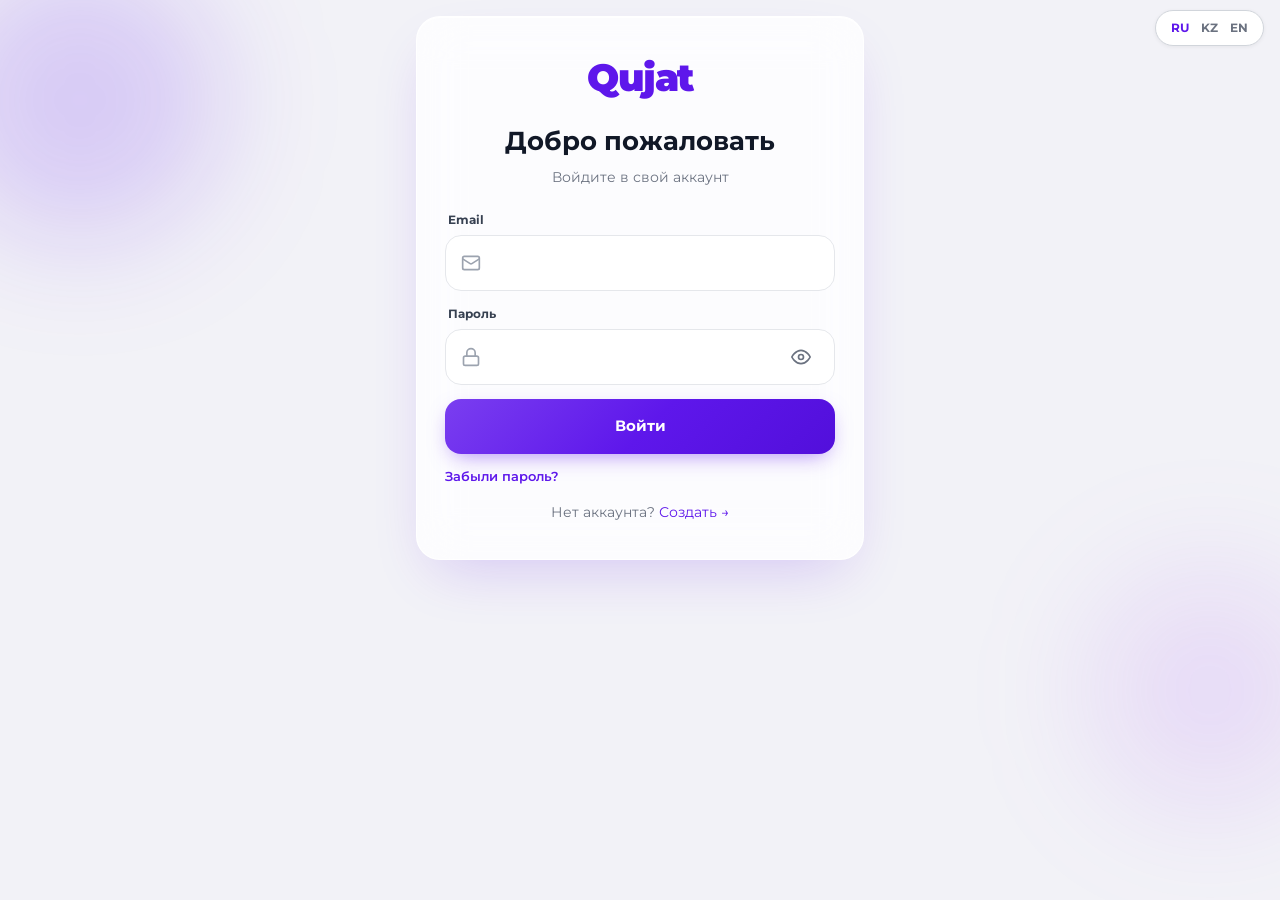
==== commit 86fb8f46: "Вход: убрать мёртвую кнопку Google в нативной оболочке Google Identity Services отказывается работат" ====
--- a/auth/index.html
+++ b/auth/index.html
@@ -48,7 +48,6 @@
         <button type="button" class="link-muted link-center" id="btn-forgot"></button>
         <div class="oauth-block" id="oauth-login">
           <div class="divider-or"><span id="or-login"></span></div>
-          <div id="g-wrap-login" class="g-oauth-slot"></div>
           <button type="button" class="oauth-btn oauth-google hidden" id="btn-google-login">
             <svg viewBox="0 0 48 48" width="20" height="20"><path fill="#FFC107" d="M43.6 20.5H42V20H24v8h11.3C33.7 32.4 29.3 35 24 35c-6.6 0-12-5.4-12-12s5.4-12 12-12c3.1 0 5.9 1.2 8 3.1l5.7-5.7C34.5 5.1 29.5 3 24 3 12.4 3 3 12.4 3 24s9.4 21 21 21 21-9.4 21-21c0-1.2-.1-2.3-.4-3.5z"/><path fill="#FF3D00" d="M6.3 14.7l6.6 4.8C14.7 15.1 19 12 24 12c3.1 0 5.9 1.2 8 3.1l5.7-5.7C34.5 5.1 29.5 3 24 3 16 3 9.1 7.6 6.3 14.7z"/><path fill="#4CAF50" d="M24 45c5.2 0 9.9-2 13.5-5.2l-6.2-5.3C29.2 35.9 26.7 37 24 37c-5.3 0-9.7-2.6-11.3-7l-6.5 5C9.1 42 16 45 24 45z"/><path fill="#1976D2" d="M43.6 20.5H42V20H24v8h11.3c-.8 2.2-2.2 4.1-4 5.5l6.2 5.3C40.9 36.4 45 31 45 24c0-1.2-.1-2.3-.4-3.5z"/></svg>
             <span id="lbl-google-login"></span>
@@ -89,7 +88,6 @@
         <button type="button" class="btn-primary" id="btn-reg-continue"></button>
         <div class="oauth-block" id="oauth-reg">
           <div class="divider-or"><span id="or-reg"></span></div>
-          <div id="g-wrap-reg" class="g-oauth-slot"></div>
           <button type="button" class="oauth-btn oauth-google hidden" id="btn-google-reg">
             <svg viewBox="0 0 48 48" width="20" height="20"><path fill="#FFC107" d="M43.6 20.5H42V20H24v8h11.3C33.7 32.4 29.3 35 24 35c-6.6 0-12-5.4-12-12s5.4-12 12-12c3.1 0 5.9 1.2 8 3.1l5.7-5.7C34.5 5.1 29.5 3 24 3 12.4 3 3 12.4 3 24s9.4 21 21 21 21-9.4 21-21c0-1.2-.1-2.3-.4-3.5z"/><path fill="#FF3D00" d="M6.3 14.7l6.6 4.8C14.7 15.1 19 12 24 12c3.1 0 5.9 1.2 8 3.1l5.7-5.7C34.5 5.1 29.5 3 24 3 16 3 9.1 7.6 6.3 14.7z"/><path fill="#4CAF50" d="M24 45c5.2 0 9.9-2 13.5-5.2l-6.2-5.3C29.2 35.9 26.7 37 24 37c-5.3 0-9.7-2.6-11.3-7l-6.5 5C9.1 42 16 45 24 45z"/><path fill="#1976D2" d="M43.6 20.5H42V20H24v8h11.3c-.8 2.2-2.2 4.1-4 5.5l6.2 5.3C40.9 36.4 45 31 45 24c0-1.2-.1-2.3-.4-3.5z"/></svg>
             <span id="lbl-google-reg"></span>
@@ -151,7 +149,10 @@
 (function () {
   const Q = window.QujatPublic;
   const $ = (id) => document.getElementById(id);
-  const NATIVE_IOS = !!(window.Capacitor && window.Capacitor.getPlatform && window.Capacitor.getPlatform() === 'ios');
+  /* Google Identity Services отказывается работать внутри встроенного WebView
+     (disallowed_useragent), поэтому в нативной оболочке — и на iOS, и на Android —
+     кнопка Google была живой на вид и мёртвой на деле. Прячем её в обеих. */
+  const NATIVE_APP = !!(window.Capacitor && window.Capacitor.getPlatform && window.Capacitor.getPlatform() !== 'web');
   let regEmail = '';
   let resetTok = new URLSearchParams(location.search).get('reset') || '';
   let GCID = null;
@@ -352,9 +353,14 @@
     }
   }
 
-  function oauthBtnWidth() {
-    const card = $('card');
-    return Math.min(340, Math.max(260, (card ? card.clientWidth : 340) - 56));
+  function initGoogleAuth() {
+    if (!GCID || NATIVE_APP) return false;
+    if (!window.google || !google.accounts || !google.accounts.id) return false;
+    if (!gReady) {
+      google.accounts.id.initialize({ client_id: GCID, callback: onGoogle, auto_select: false });
+      gReady = true;
+    }
+    return true;
   }
 
   function setOauthBlockVisible(block, showGoogle, showApple) {
@@ -381,35 +387,10 @@
     } catch (e) { alert(s.errGoogle); }
   }
 
-  function renderGoogleSlot(into, fallbackBtn) {
-    if (!GCID || NATIVE_IOS) {
-      into.innerHTML = '';
-      fallbackBtn.classList.add('hidden');
-      return false;
-    }
-    if (!window.google || !google.accounts || !google.accounts.id) return false;
-    if (!gReady) {
-      google.accounts.id.initialize({ client_id: GCID, callback: onGoogle, auto_select: false });
-      gReady = true;
-    }
-    into.innerHTML = '';
-    const d = document.createElement('div');
-    d.style.display = 'flex'; d.style.justifyContent = 'center'; d.style.width = '100%';
-    into.appendChild(d);
-    google.accounts.id.renderButton(d, {
-      theme: 'outline', size: 'large', shape: 'pill', text: 'continue_with',
-      width: oauthBtnWidth(), locale: Q.lang() === 'kz' ? 'kk' : Q.lang(),
-    });
-    fallbackBtn.classList.add('hidden');
-    return true;
-  }
-
   function triggerGoogle() {
     const s = Q.S();
-    if (!GCID || NATIVE_IOS) return alert(s.errGoogle);
-    if (!gReady || !window.google || !google.accounts || !google.accounts.id) {
-      return alert(s.errGoogle);
-    }
+    if (!GCID || NATIVE_APP) return alert(s.errGoogle);
+    if (!initGoogleAuth()) return alert(s.errGoogle);
     google.accounts.id.prompt((notification) => {
       if (notification.isNotDisplayed()) {
         const reason = notification.getNotDisplayedReason?.() || '';
@@ -465,18 +446,21 @@
         const e = await r.json().catch(() => ({}));
         if (e.error === 'apple_not_configured') return alert(s.appleSoon);
       }
+      if (r.status === 401) return alert(s.appleVerify);
       if (!r.ok) return alert(s.errnet);
       const d = await r.json();
       await afterAuth(d.token);
     } catch (e) {
       if (e && (e.error === 'popup_closed_by_user' || e.error === 'user_cancelled_authorize')) return;
-      alert(s.errnet);
+      const raw = (e && (e.error || e.message)) ? String(e.error || e.message) : '';
+      if (/invalid_request|invalid_client|redirect|client id/i.test(raw)) return alert(s.appleInvalid);
+      alert(raw || s.errnet);
     }
   }
 
   async function initOAuth() {
     await loadAuthConfig();
-    const showGoogle = !NATIVE_IOS && !!GCID;
+    const showGoogle = !NATIVE_APP && !!GCID;
     const showApple = !!ACID;
     setOauthBlockVisible($('oauth-login'), showGoogle, showApple);
     setOauthBlockVisible($('oauth-reg'), showGoogle, showApple);
@@ -486,24 +470,12 @@
     $('btn-google-reg').classList.toggle('hidden', !showGoogle);
 
     if (showGoogle) {
-      function tryGoogle() {
-        const ok1 = renderGoogleSlot($('g-wrap-login'), $('btn-google-login'));
-        const ok2 = renderGoogleSlot($('g-wrap-reg'), $('btn-google-reg'));
-        if (!ok1 || !ok2) {
-          $('btn-google-login').classList.remove('hidden');
-          $('btn-google-reg').classList.remove('hidden');
-        }
-        return ok1 && ok2;
-      }
-      if (!tryGoogle()) {
+      if (!initGoogleAuth()) {
         let n = 0;
         const t = setInterval(() => {
-          if (tryGoogle() || ++n > 40) clearInterval(t);
+          if (initGoogleAuth() || ++n > 40) clearInterval(t);
         }, 150);
       }
-    } else {
-      $('g-wrap-login').innerHTML = '';
-      $('g-wrap-reg').innerHTML = '';
     }
     if (showApple) initAppleAuth();
   }
--- a/public-ios.css
+++ b/public-ios.css
@@ -1,10 +1,15 @@
-@import url('https://fonts.googleapis.com/css2?family=Plus+Jakarta+Sans:wght@400;500;600;700;800&display=swap');
+@import url('https://fonts.googleapis.com/css2?family=Montserrat:wght@400;500;600;700;800&display=swap');
 
 :root{
   --brand:#5e17eb;
   --brand-dark:#5314d4;
   --brand-deep:#4c12bf;
   --hero-grad:linear-gradient(150deg,#4f46e5 0%,#5e17eb 38%,#7c3aed 72%,#a855f7 100%);
+  --accent:#059669;
+  --accent2:#059669;
+  --accent-soft:#ede9fe;
+  --ok-soft:#dcfce7;
+  --surface-2:#f8fafc;
   --bg-ios:#f2f2f7;
   --card:#fff;
   --text:#111827;
@@ -12,13 +17,16 @@
   --muted:#6b7280;
   --line:#e5e7eb;
   --line-2:#d1d5db;
+  --sh-xs:0 2px 12px rgba(40,32,90,.06);
+  --sh-sm:0 10px 28px rgba(40,32,90,.08);
+  --sh-accent:0 10px 28px rgba(94,23,235,.28);
   --ease:cubic-bezier(.22,1,.36,1);
 }
 
 *,*::before,*::after{box-sizing:border-box;margin:0;padding:0}
 html{-webkit-text-size-adjust:100%}
 body{
-  font-family:'Plus Jakarta Sans',-apple-system,BlinkMacSystemFont,sans-serif;
+  font-family:'Montserrat',-apple-system,BlinkMacSystemFont,sans-serif;
   background:var(--bg-ios);
   color:var(--text);
   line-height:1.5;
@@ -39,6 +47,7 @@
 .ios-shell::after{width:240px;height:240px;bottom:10%;right:-50px;background:rgba(168,85,247,.14)}
 
 .ios-inner{position:relative;z-index:1;max-width:448px;margin:0 auto;width:100%}
+.landing-inner{max-width:1180px}
 
 .fade-up{animation:fadeUp .55s var(--ease) both}
 .fade-up-d1{animation-delay:.06s}
@@ -85,6 +94,232 @@
   font-size:clamp(20px,5.5vw,24px);font-weight:800;color:#fff;line-height:1.2;margin-bottom:8px;
 }
 .hero-sub{font-size:clamp(12px,3.4vw,14px);color:rgba(255,255,255,.88);font-weight:500}
+
+/* Conversion landing */
+.landing-shell{
+  background:
+    radial-gradient(circle at 12% 0%,rgba(94,23,235,.22),transparent 31%),
+    radial-gradient(circle at 88% 12%,rgba(5,150,105,.14),transparent 30%),
+    linear-gradient(180deg,#fbfbff 0%,#f2f2f7 100%);
+}
+.landing-topbar{
+  display:flex;align-items:center;justify-content:space-between;gap:18px;
+  min-height:62px;margin:8px 0 12px;padding:8px 10px 8px 18px;
+  background:rgba(255,255,255,.78);border:1px solid rgba(229,231,235,.88);border-radius:999px;
+  -webkit-backdrop-filter:blur(18px) saturate(160%);backdrop-filter:blur(18px) saturate(160%);
+  box-shadow:0 12px 34px rgba(40,32,90,.08);
+}
+.topbar-brand{color:var(--brand);font-size:24px;font-weight:900;letter-spacing:-.055em;text-decoration:none}
+.topbar-nav{display:flex;align-items:center;gap:4px;flex:1;justify-content:center}
+.topbar-nav a{
+  min-height:44px;display:inline-flex;align-items:center;padding:0 12px;border-radius:999px;
+  color:var(--text-2);font-size:14px;font-weight:800;text-decoration:none;white-space:nowrap;flex:0 0 auto;
+}
+.topbar-nav a:hover,.topbar-nav a:focus{background:var(--accent-soft);color:var(--brand-deep)}
+.topbar-cta{
+  min-height:46px;padding:0 18px;border:none;border-radius:999px;background:var(--text);
+  color:#fff;font:inherit;font-size:14px;font-weight:900;cursor:pointer;
+  box-shadow:0 10px 22px rgba(17,24,39,.14);
+}
+.topbar-cta:active{transform:scale(.985)}
+.topbar-brand:focus-visible,.topbar-nav a:focus-visible,.topbar-cta:focus-visible,
+.hero-cta:focus-visible,.hero-secondary:focus-visible,.login-link:focus-visible,.lang-pill:focus-visible,.lang-opt:focus-visible{
+  outline:3px solid rgba(94,23,235,.24);outline-offset:3px;
+}
+.landing-hero{
+  display:grid;grid-template-columns:minmax(0,1.08fr) minmax(330px,.92fr);gap:22px;align-items:stretch;
+  padding-top:26px;margin-bottom:18px;
+}
+.hero-copy,.product-preview,.section-block,.workflow-card,.objection-card,.bottom-cta,.audience-card,.compare-card,
+.sales-section,.price-section,.faq-section{
+  background:rgba(255,255,255,.88);border:1px solid rgba(229,231,235,.86);border-radius:28px;
+  box-shadow:0 18px 50px rgba(40,32,90,.10);
+}
+.hero-copy{padding:38px;display:flex;flex-direction:column;justify-content:center;min-height:500px}
+.landing-hero .hero-logo{color:var(--brand);margin-bottom:20px}
+.hero-kicker,.section-kicker,.section-head span{
+  display:inline-flex;width:max-content;max-width:100%;padding:7px 11px;border-radius:999px;
+  background:var(--accent-soft);color:var(--brand-deep);font-size:12px;font-weight:800;
+}
+.landing-hero .hero-title{
+  color:var(--text);font-size:clamp(38px,6vw,70px);line-height:.94;letter-spacing:-.07em;
+  max-width:820px;margin:16px 0 18px;
+}
+.landing-hero .hero-sub{
+  color:var(--text-2);font-size:clamp(16px,2vw,20px);line-height:1.55;max-width:660px;
+}
+.hero-actions{display:flex;gap:12px;align-items:center;flex-wrap:wrap;margin-top:28px}
+.hero-cta,.hero-secondary,.login-link{
+  border:none;font:inherit;cursor:pointer;-webkit-tap-highlight-color:transparent;
+}
+.hero-cta{
+  display:inline-flex;flex-direction:column;align-items:flex-start;justify-content:center;min-height:58px;
+  padding:14px 22px;border-radius:18px;background:var(--hero-grad);color:#fff;
+  box-shadow:var(--sh-accent);font-weight:800;min-width:220px;
+  transition:transform .18s var(--ease),box-shadow .18s var(--ease);
+}
+.hero-cta small{display:block;margin-top:2px;font-size:12px;font-weight:700;opacity:.82}
+.hero-secondary{
+  min-height:58px;padding:0 20px;border-radius:18px;background:#fff;color:var(--text);
+  border:1px solid var(--line-2);font-weight:800;box-shadow:var(--sh-xs);
+}
+.hero-cta:active,.hero-secondary:active,.login-link:active{transform:scale(.985)}
+.trust-row{display:flex;gap:8px;flex-wrap:wrap;margin-top:20px}
+.trust-row span,.objection-list span{
+  display:inline-flex;align-items:center;gap:6px;border:1px solid var(--line);background:#fff;
+  color:var(--text-2);border-radius:999px;padding:8px 11px;font-size:12px;font-weight:800;
+}
+.trust-row span::before,.objection-list span::before{content:"✓";color:var(--accent2);font-weight:900}
+.hero-metrics{display:grid;grid-template-columns:repeat(3,1fr);gap:10px;margin-top:18px}
+.hero-metrics div{
+  background:#fff;border:1px solid var(--line);border-radius:18px;padding:14px 12px;box-shadow:var(--sh-xs);
+}
+.hero-metrics strong{display:block;color:var(--brand);font-size:22px;line-height:1;font-weight:900;letter-spacing:-.04em}
+.hero-metrics span{display:block;color:var(--muted);font-size:12px;font-weight:800;margin-top:5px}
+
+.product-preview{padding:22px;display:flex;flex-direction:column;justify-content:space-between;overflow:hidden;position:relative}
+.product-preview::before{
+  content:"";position:absolute;inset:0;background:linear-gradient(150deg,rgba(94,23,235,.08),transparent 44%,rgba(15,184,134,.08));
+  pointer-events:none;
+}
+.preview-top,.doc-card,.preview-grid,.preview-bar{position:relative;z-index:1}
+.preview-top{display:flex;justify-content:space-between;align-items:center;color:var(--muted);font-size:13px;font-weight:800;margin-bottom:16px}
+.preview-top strong{color:var(--accent2);font-size:12px;background:var(--ok-soft);padding:7px 10px;border-radius:999px}
+.doc-card{
+  min-height:210px;background:#fff;border:1px solid var(--line);border-radius:22px;padding:24px;margin-bottom:14px;
+  box-shadow:var(--sh-sm);display:flex;flex-direction:column;justify-content:flex-end;
+}
+.doc-card span{font-size:12px;color:var(--brand);font-weight:900;text-transform:uppercase;letter-spacing:.06em}
+.doc-card strong{font-size:30px;line-height:1.05;letter-spacing:-.04em;margin:10px 0;color:var(--text)}
+.doc-card small{font-size:13px;color:var(--muted);line-height:1.45}
+.preview-grid{display:grid;grid-template-columns:1fr 1fr;gap:10px}
+.preview-grid div{background:var(--surface-2);border:1px solid var(--line);border-radius:18px;padding:14px}
+.preview-grid span{display:block;font-size:11px;color:var(--muted);font-weight:800;margin-bottom:6px}
+.preview-grid strong{font-size:14px;color:var(--text);line-height:1.2}
+.preview-list{display:grid;gap:8px;margin-top:14px}
+.preview-list span{
+  display:flex;align-items:center;gap:8px;font-size:13px;font-weight:800;color:var(--text-2);
+  background:#fff;border:1px solid var(--line);border-radius:14px;padding:10px 12px;
+}
+.preview-list span::before{content:"✓";color:var(--accent2);font-weight:900}
+.preview-bar{height:10px;border-radius:999px;background:#eceaf4;margin-top:16px;overflow:hidden}
+.preview-bar span{display:block;width:68%;height:100%;border-radius:inherit;background:linear-gradient(90deg,var(--brand),var(--accent2))}
+
+.proof-strip{display:grid;grid-template-columns:repeat(3,1fr);gap:10px;margin-bottom:18px}
+.proof-strip div{
+  min-height:78px;background:#fff;border:1px solid var(--line);border-radius:18px;padding:18px;
+  font-size:15px;font-weight:900;color:var(--text);box-shadow:var(--sh-xs);
+}
+.section-block,.workflow-card,.objection-card,.bottom-cta,.audience-card,.compare-card,.sales-section,.price-section,.faq-section{padding:30px;margin-bottom:18px}
+.section-head{display:flex;align-items:flex-end;justify-content:space-between;gap:16px;margin-bottom:16px}
+.section-head h2,.workflow-card h2,.objection-card h2,.bottom-cta h2,.compare-card h2,
+.sales-copy h2,.price-section h2,.faq-section h2{
+  font-size:clamp(26px,3.4vw,42px);line-height:1.02;letter-spacing:-.055em;color:var(--text);
+}
+.sales-copy p,.section-lead,.price-section p{font-size:16px;line-height:1.6;color:var(--text-2);max-width:720px;margin-top:12px}
+.pain-section,.product-split,.ai-section,.price-section{
+  display:grid;grid-template-columns:.92fr 1.08fr;gap:22px;align-items:center;
+}
+.pain-section{background:linear-gradient(150deg,#fff 0%,#fff7ed 100%)}
+.pain-grid,.tax-grid,.faq-grid{display:grid;gap:12px}
+.pain-grid{grid-template-columns:repeat(3,1fr)}
+.pain-grid article,.tax-grid article,.faq-grid article{
+  background:#fff;border:1px solid var(--line);border-radius:20px;padding:18px;box-shadow:var(--sh-xs);
+}
+.pain-grid h3,.tax-grid h3,.faq-grid h3{font-size:16px;line-height:1.22;color:var(--text);margin-bottom:9px}
+.pain-grid p,.tax-grid p,.faq-grid p{font-size:14px;line-height:1.55;color:var(--muted)}
+.product-split{background:linear-gradient(150deg,#fff 0%,#f5f3ff 100%)}
+.doc-chip-grid,.price-list,.prompt-stack{
+  display:grid;grid-template-columns:repeat(2,1fr);gap:10px;
+}
+.doc-chip-grid span,.price-list span,.prompt-stack span{
+  min-height:56px;display:flex;align-items:center;gap:9px;background:#fff;border:1px solid var(--line);
+  border-radius:18px;padding:12px 14px;font-size:14px;font-weight:900;color:var(--text-2);box-shadow:var(--sh-xs);
+}
+.doc-chip-grid span::before,.price-list span::before{content:"✓";color:var(--accent2);font-weight:900}
+.tax-section{background:rgba(255,255,255,.92)}
+.tax-grid{grid-template-columns:repeat(3,1fr);margin-top:16px}
+.ai-section{background:linear-gradient(150deg,#21145f 0%,#4c12bf 58%,#5e17eb 100%);color:#fff}
+.ai-section .section-kicker{background:rgba(255,255,255,.14);color:#fff}
+.ai-section h2,.ai-section p{color:#fff}
+.ai-section p{opacity:.84}
+.prompt-stack span{
+  background:rgba(255,255,255,.12);border-color:rgba(255,255,255,.18);color:#fff;
+  box-shadow:none;position:relative;padding-left:38px;
+}
+.prompt-stack span::before{content:"?";position:absolute;left:14px;width:18px;height:18px;border-radius:50%;display:grid;place-items:center;background:#fff;color:var(--brand);font-size:12px;font-weight:900}
+.price-section{background:linear-gradient(150deg,#ecfdf5 0%,#fff 55%,#f5f3ff 100%);border-color:#bbf7d0}
+.price-section .hero-cta{margin-top:18px;align-items:center;text-align:center}
+.price-list{grid-template-columns:1fr}
+.faq-grid{grid-template-columns:repeat(2,1fr)}
+.feature-grid,.audience-grid{display:grid;grid-template-columns:repeat(4,1fr);gap:12px}
+.audience-grid{grid-template-columns:repeat(3,1fr)}
+.feature-card,.audience-item{background:var(--surface-2);border:1px solid var(--line);border-radius:20px;padding:18px}
+.audience-item{background:#fff}
+.feature-card h3,.audience-item h3{font-size:16px;line-height:1.2;margin-bottom:10px;color:var(--text)}
+.feature-card p,.audience-item p,.objection-card p,.bottom-cta p{font-size:14px;line-height:1.55;color:var(--muted)}
+.workflow-card{display:grid;grid-template-columns:.82fr 1.18fr;gap:20px;align-items:center}
+.steps{display:grid;gap:10px}
+.step{display:flex;align-items:center;gap:12px;background:#fff;border:1px solid var(--line);border-radius:18px;padding:12px}
+.step strong{
+  width:38px;height:38px;border-radius:14px;display:grid;place-items:center;color:#fff;background:var(--brand);
+  box-shadow:0 8px 20px rgba(94,23,235,.18);flex:0 0 auto;
+}
+.step span{font-size:15px;font-weight:800;color:var(--text-2)}
+.objection-card{display:grid;grid-template-columns:.9fr 1.1fr;gap:20px;align-items:center}
+.objection-card p{margin-top:10px}
+.objection-list{display:flex;flex-wrap:wrap;gap:8px;justify-content:flex-start}
+.compare-grid{display:grid;grid-template-columns:1fr 1fr;gap:14px}
+.compare-col{border:1px solid var(--line);border-radius:22px;padding:18px;background:#fff}
+.compare-before{background:#fbfbfe}
+.compare-after{background:linear-gradient(180deg,#fff 0%,#f0fbf7 100%);border-color:#ccefe1}
+.compare-col h3{font-size:17px;margin-bottom:12px;color:var(--text)}
+.compare-col div{display:grid;gap:9px}
+.compare-col span{
+  display:flex;align-items:flex-start;gap:9px;font-size:14px;font-weight:750;line-height:1.35;color:var(--text-2);
+  padding:10px 0;border-top:1px solid rgba(229,231,235,.72);
+}
+.compare-before span::before{content:"";width:9px;height:9px;margin-top:5px;border-radius:50%;background:#c7cad4;flex:0 0 auto}
+.compare-after span::before{content:"✓";color:var(--accent2);font-weight:900;flex:0 0 auto}
+.bottom-cta{text-align:center;background:linear-gradient(150deg,#ffffff,#f7f2ff)}
+.bottom-cta p{max-width:540px;margin:10px auto 18px}
+.bottom-cta .hero-cta{margin:0 auto;align-items:center}
+.login-link{display:block;margin:14px auto 0;background:transparent;color:var(--brand);font-size:14px;font-weight:800}
+
+@media(hover:hover){
+  .hero-cta:hover{transform:translateY(-1px);box-shadow:0 8px 24px rgba(94,23,235,.32),0 20px 44px rgba(94,23,235,.20)}
+  .hero-secondary:hover,.login-link:hover{transform:translateY(-1px)}
+}
+
+@media(max-width:900px){
+  .topbar-nav{justify-content:flex-start;overflow:auto;-webkit-overflow-scrolling:touch}
+  .landing-hero,.workflow-card,.objection-card,.pain-section,.product-split,.ai-section,.price-section{grid-template-columns:1fr}
+  .hero-copy{min-height:auto;padding:28px 22px}
+  .feature-grid{grid-template-columns:repeat(2,1fr)}
+  .pain-grid,.tax-grid{grid-template-columns:1fr}
+  .audience-grid{grid-template-columns:1fr}
+  .section-head{display:block}
+  .section-head h2{margin-top:12px}
+}
+
+@media(max-width:640px){
+  .landing-shell{padding-left:12px;padding-right:12px}
+  .landing-topbar{display:flex}
+  .landing-hero{padding-top:54px;gap:12px}
+  .landing-hero .hero-title{font-size:38px;line-height:.98}
+  .landing-hero .hero-sub{font-size:16px}
+  .hero-actions{display:grid;grid-template-columns:1fr;width:100%}
+  .hero-cta,.hero-secondary{width:100%;align-items:center;text-align:center}
+  .landing-topbar{margin-top:48px;padding:12px;border-radius:22px}
+  .topbar-nav{display:none}
+  .topbar-cta{min-width:96px}
+  .proof-strip,.feature-grid,.compare-grid,.doc-chip-grid,.prompt-stack,.faq-grid,.hero-metrics{grid-template-columns:1fr}
+  .product-preview{padding:16px}
+  .doc-card{min-height:180px}
+  .section-block,.workflow-card,.objection-card,.bottom-cta,.audience-card,.compare-card,.sales-section,.price-section,.faq-section{padding:20px;border-radius:24px}
+  .preview-grid{grid-template-columns:1fr}
+  .lang-fixed{right:12px}
+}
 
 /* Action cards */
 .action-card{
@@ -168,9 +403,13 @@
 .oauth-btn{
   display:flex;align-items:center;justify-content:center;gap:10px;width:100%;min-height:50px;
   margin-bottom:10px;border-radius:16px;border:1px solid var(--line);background:#fff;
-  font:inherit;font-size:15px;font-weight:600;color:var(--text);cursor:pointer;
-}
-.oauth-btn svg{width:20px;height:20px;flex:0 0 auto}
+  box-sizing:border-box;padding:0 18px;font:inherit;font-size:15px;font-weight:600;
+  letter-spacing:-0.01em;line-height:1.2;color:var(--text);cursor:pointer;
+  -webkit-tap-highlight-color:transparent;
+}
+.oauth-btn span{flex:1;text-align:center;white-space:nowrap}
+.oauth-btn svg{width:20px;height:20px;flex:0 0 20px}
+.oauth-google{background:#fff;color:var(--text);border-color:var(--line)}
 .oauth-google:hover{background:#fafafa}
 .oauth-apple{background:#000;color:#fff;border-color:#000}
 .oauth-apple:hover{background:#1a1a1a}
@@ -178,6 +417,7 @@
 .g-oauth-slot{display:flex;justify-content:center;margin-bottom:10px;min-height:0}
 .g-oauth-slot:empty{display:none}
 .g-oauth-slot > div{width:100%!important;display:flex!important;justify-content:center!important}
+
 .oauth-block.hidden{display:none!important}
 
 .chk{display:flex;align-items:flex-start;gap:10px;font-size:12px;color:var(--muted);line-height:1.45;margin:12px 0 4px}
@@ -194,4 +434,124 @@
   padding:8px 12px;background:#f3f4f6;border-radius:12px;word-break:break-all;
 }
 
+/* App Store style landing */
+.store-shell{
+  background:
+    radial-gradient(circle at 18% 4%,rgba(94,23,235,.12),transparent 28%),
+    radial-gradient(circle at 82% 14%,rgba(5,150,105,.10),transparent 30%),
+    linear-gradient(180deg,#fbfbff 0%,#f7f7fb 48%,#f2f2f7 100%);
+}
+.store-inner{position:relative;z-index:1;max-width:1180px;margin:0 auto;width:100%}
+.store-nav{
+  min-height:64px;display:flex;align-items:center;justify-content:space-between;gap:18px;
+  margin:8px 0 18px;padding:8px 10px 8px 12px;border:1px solid rgba(229,231,235,.88);
+  border-radius:24px;background:rgba(255,255,255,.82);box-shadow:0 16px 44px rgba(17,24,39,.07);
+  -webkit-backdrop-filter:blur(18px) saturate(160%);backdrop-filter:blur(18px) saturate(160%);
+}
+.store-brand{display:inline-flex;align-items:center;gap:10px;color:#111827;text-decoration:none;font-size:20px;font-weight:900;letter-spacing:-.04em}
+.store-icon{width:40px;height:40px;display:grid;place-items:center;border-radius:12px;background:linear-gradient(145deg,#5e17eb,#8b5cf6);color:#fff;box-shadow:0 12px 24px rgba(94,23,235,.22)}
+.store-links{display:flex;align-items:center;justify-content:center;gap:4px;flex:1}
+.store-links a{min-height:44px;display:inline-flex;align-items:center;padding:0 12px;border-radius:999px;color:#475569;text-decoration:none;font-size:14px;font-weight:800;white-space:nowrap}
+.store-links a:hover,.store-links a:focus{background:#f3f4f6;color:#111827}
+.store-nav-cta{min-height:46px;padding:0 18px;border:0;border-radius:999px;background:#111827;color:#fff;font:inherit;font-size:14px;font-weight:900;cursor:pointer}
+.store-hero{display:grid;grid-template-columns:minmax(0,1fr) minmax(420px,.92fr);gap:26px;align-items:center;padding:26px 0 22px}
+.store-hero-copy{padding:36px 8px 36px 0}
+.store-eyebrow{display:inline-flex;width:max-content;max-width:100%;padding:8px 12px;border-radius:999px;background:#ede9fe;color:#4c12bf;font-size:12px;font-weight:900}
+.store-hero h1{font-size:clamp(44px,7vw,84px);line-height:.91;letter-spacing:-.08em;color:#0f172a;margin:18px 0}
+.store-hero p{max-width:690px;color:#334155;font-size:clamp(17px,2vw,21px);line-height:1.58;font-weight:600}
+.store-actions{display:flex;align-items:center;gap:12px;flex-wrap:wrap;margin-top:30px}
+.store-primary,.store-secondary{
+  border:0;font:inherit;cursor:pointer;min-height:60px;border-radius:18px;-webkit-tap-highlight-color:transparent;
+  transition:transform .18s var(--ease),box-shadow .18s var(--ease),background .18s var(--ease);
+}
+.store-primary{display:inline-flex;flex-direction:column;align-items:flex-start;justify-content:center;min-width:230px;padding:13px 22px;background:#111827;color:#fff;font-weight:900;box-shadow:0 18px 34px rgba(17,24,39,.18)}
+.store-primary small{font-size:12px;margin-top:2px;color:rgba(255,255,255,.72);font-weight:800}
+.store-primary.wide{width:100%;align-items:center;text-align:center}
+.store-secondary{padding:0 20px;background:#fff;color:#111827;border:1px solid #dbe2ea;font-weight:900;box-shadow:0 8px 18px rgba(15,23,42,.06)}
+.store-primary:active,.store-secondary:active,.store-nav-cta:active{transform:scale(.985)}
+.store-badges{display:flex;flex-wrap:wrap;gap:8px;margin-top:18px}
+.store-badges span,.store-proof span,.store-price-card span{display:inline-flex;align-items:center;gap:7px;border:1px solid #e2e8f0;background:#fff;color:#334155;border-radius:999px;padding:8px 12px;font-size:12px;font-weight:900}
+.store-badges span::before,.store-proof span::before,.store-price-card span::before{content:"";width:7px;height:7px;border-radius:50%;background:#059669;box-shadow:0 0 0 4px #dcfce7}
+.device-stage{min-height:560px;position:relative;display:grid;place-items:center}
+.device-card{background:#0f172a;border:1px solid rgba(255,255,255,.16);box-shadow:0 32px 80px rgba(15,23,42,.22)}
+.device-phone{width:min(310px,78vw);height:600px;border-radius:42px;padding:14px;color:#fff;position:relative;z-index:2;transform:rotate(-4deg)}
+.device-phone::before{content:"";position:absolute;top:9px;left:50%;width:94px;height:24px;transform:translateX(-50%);border-radius:999px;background:#020617;z-index:3}
+.device-status{height:48px;display:flex;align-items:flex-end;justify-content:space-between;padding:0 10px 9px;color:#cbd5e1;font-size:12px;font-weight:900}
+.device-status strong{color:#86efac}
+.app-screen{height:calc(100% - 48px);border-radius:32px;background:linear-gradient(180deg,#fff,#f8fafc);color:#0f172a;padding:22px;display:flex;flex-direction:column;justify-content:flex-end;gap:12px}
+.screen-title{font-size:34px;font-weight:900;letter-spacing:-.06em;margin-bottom:auto;padding-top:54px}
+.screen-row{display:flex;align-items:center;justify-content:space-between;gap:12px;background:#f1f5f9;border:1px solid #e2e8f0;border-radius:18px;padding:14px;font-size:14px;font-weight:900;color:#334155}
+.screen-row.strong{background:#ede9fe;color:#4c12bf;border-color:#ddd6fe}
+.screen-row b{color:#0f172a}
+.device-tablet{position:absolute;right:0;bottom:34px;width:min(480px,74vw);height:330px;border-radius:34px;padding:18px;background:#fff;z-index:1;transform:rotate(3deg)}
+.tablet-bar{display:flex;gap:7px;margin-bottom:16px}
+.tablet-bar span{width:10px;height:10px;border-radius:50%;background:#e2e8f0}
+.tablet-grid{height:calc(100% - 26px);display:grid;grid-template-columns:1.2fr 1fr;grid-template-rows:1fr 1fr;gap:12px}
+.tablet-panel{border-radius:22px;background:#f8fafc;border:1px solid #e2e8f0;padding:18px;display:flex;flex-direction:column;justify-content:flex-end}
+.tablet-panel.primary{grid-row:1 / 3;background:linear-gradient(145deg,#5e17eb,#8b5cf6);color:#fff;border:0}
+.tablet-panel small{font-size:12px;font-weight:900;color:#64748b;text-transform:uppercase;letter-spacing:.06em}
+.tablet-panel.primary small{color:rgba(255,255,255,.74)}
+.tablet-panel strong{font-size:22px;line-height:1.04;letter-spacing:-.04em;color:#0f172a;margin-top:8px}
+.tablet-panel.primary strong{font-size:34px;color:#fff}
+.store-proof{display:grid;grid-template-columns:repeat(3,1fr);gap:10px;margin:10px 0 18px}
+.store-proof span{border-radius:18px;padding:18px;justify-content:flex-start;font-size:14px;color:#111827}
+.store-section,.store-split,.store-cta-band{background:rgba(255,255,255,.9);border:1px solid rgba(226,232,240,.9);border-radius:30px;box-shadow:0 18px 50px rgba(15,23,42,.08);padding:32px;margin-bottom:18px}
+.store-section-head{max-width:780px;margin-bottom:22px}
+.store-section-head.compact{display:flex;align-items:flex-end;justify-content:space-between;gap:20px;max-width:none}
+.store-section-head span{display:inline-flex;width:max-content;max-width:100%;padding:8px 12px;border-radius:999px;background:#f1f5f9;color:#475569;font-size:12px;font-weight:900}
+.store-section h2,.store-split h2,.store-cta-band h2{font-size:clamp(28px,4vw,48px);line-height:.98;letter-spacing:-.06em;color:#0f172a;margin:12px 0}
+.store-section p,.store-split p,.store-cta-band p{font-size:16px;line-height:1.62;color:#475569;font-weight:600}
+.screen-showcase{display:grid;grid-template-columns:repeat(4,1fr);gap:12px}
+.screen-showcase article,.store-feature-grid article,.store-faq article{border:1px solid #e2e8f0;background:#fff;border-radius:24px;padding:20px;box-shadow:0 8px 18px rgba(15,23,42,.04)}
+.screen-showcase article::before{content:"";display:block;width:100%;height:150px;border-radius:20px;margin-bottom:16px;background:linear-gradient(145deg,#f8fafc,#ede9fe);border:1px solid #e2e8f0}
+.screen-showcase h3,.store-feature-grid h3,.store-faq h3{font-size:17px;line-height:1.18;color:#0f172a;margin-bottom:8px}
+.screen-showcase p,.store-feature-grid p,.store-faq p{font-size:14px;line-height:1.55;color:#64748b}
+.store-feature-grid{display:grid;grid-template-columns:repeat(4,1fr);gap:12px}
+.store-split{display:grid;grid-template-columns:.9fr 1.1fr;gap:24px;align-items:center;background:linear-gradient(145deg,#fff,#f8fafc)}
+.store-steps{display:grid;gap:10px}
+.store-steps div{display:flex;align-items:center;gap:12px;background:#fff;border:1px solid #e2e8f0;border-radius:20px;padding:14px}
+.store-steps strong{width:42px;height:42px;display:grid;place-items:center;border-radius:15px;background:#111827;color:#fff;flex:0 0 auto}
+.store-steps span{font-size:15px;font-weight:900;color:#334155}
+.store-cta-band{display:grid;grid-template-columns:1fr 360px;gap:24px;align-items:center;background:linear-gradient(145deg,#ecfdf5,#fff 48%,#f5f3ff);border-color:#bbf7d0}
+.store-price-card{background:#fff;border:1px solid #dbe2ea;border-radius:26px;padding:18px;box-shadow:0 18px 36px rgba(15,23,42,.08)}
+.store-price-card div{display:grid;gap:8px;margin-bottom:14px}
+.store-price-card span{border-radius:16px;justify-content:flex-start}
+.store-faq{display:grid;grid-template-columns:repeat(2,1fr);gap:12px}
+.store-brand:focus-visible,.store-links a:focus-visible,.store-nav-cta:focus-visible,.store-primary:focus-visible,.store-secondary:focus-visible{outline:3px solid rgba(94,23,235,.24);outline-offset:3px}
+
+@media(hover:hover){
+  .store-primary:hover,.store-secondary:hover,.store-nav-cta:hover{transform:translateY(-1px)}
+  .screen-showcase article:hover,.store-feature-grid article:hover{transform:translateY(-2px);transition:transform .18s var(--ease)}
+}
+
+@media(max-width:960px){
+  .store-links{justify-content:flex-start;overflow:auto;-webkit-overflow-scrolling:touch}
+  .store-hero,.store-split,.store-cta-band{grid-template-columns:1fr}
+  .store-hero-copy{padding:22px 0}
+  .device-stage{min-height:520px}
+  .device-tablet{right:4%;bottom:18px}
+  .store-proof,.screen-showcase,.store-feature-grid{grid-template-columns:repeat(2,1fr)}
+  .store-section-head.compact{display:block}
+}
+
+@media(max-width:640px){
+  .store-shell{padding-left:12px;padding-right:12px}
+  .store-nav{margin-top:48px;border-radius:22px;padding:10px 12px}
+  .store-links{display:none}
+  .store-brand{font-size:18px}
+  .store-icon{width:38px;height:38px}
+  .store-hero{padding-top:10px;gap:8px}
+  .store-hero h1{font-size:42px;line-height:.96}
+  .store-hero p{font-size:16px}
+  .store-actions{display:grid;grid-template-columns:1fr;width:100%}
+  .store-primary,.store-secondary{width:100%;align-items:center;text-align:center}
+  .store-badges,.store-proof,.screen-showcase,.store-feature-grid,.store-faq{grid-template-columns:1fr}
+  .store-badges{display:grid}
+  .device-stage{min-height:610px}
+  .device-phone{width:min(300px,86vw);height:580px;transform:none}
+  .device-tablet{display:none}
+  .store-section,.store-split,.store-cta-band{padding:22px;border-radius:26px}
+  .screen-showcase article::before{height:110px}
+}
+
 @media(prefers-reduced-motion:reduce){*{animation:none!important;transition:none!important}}
